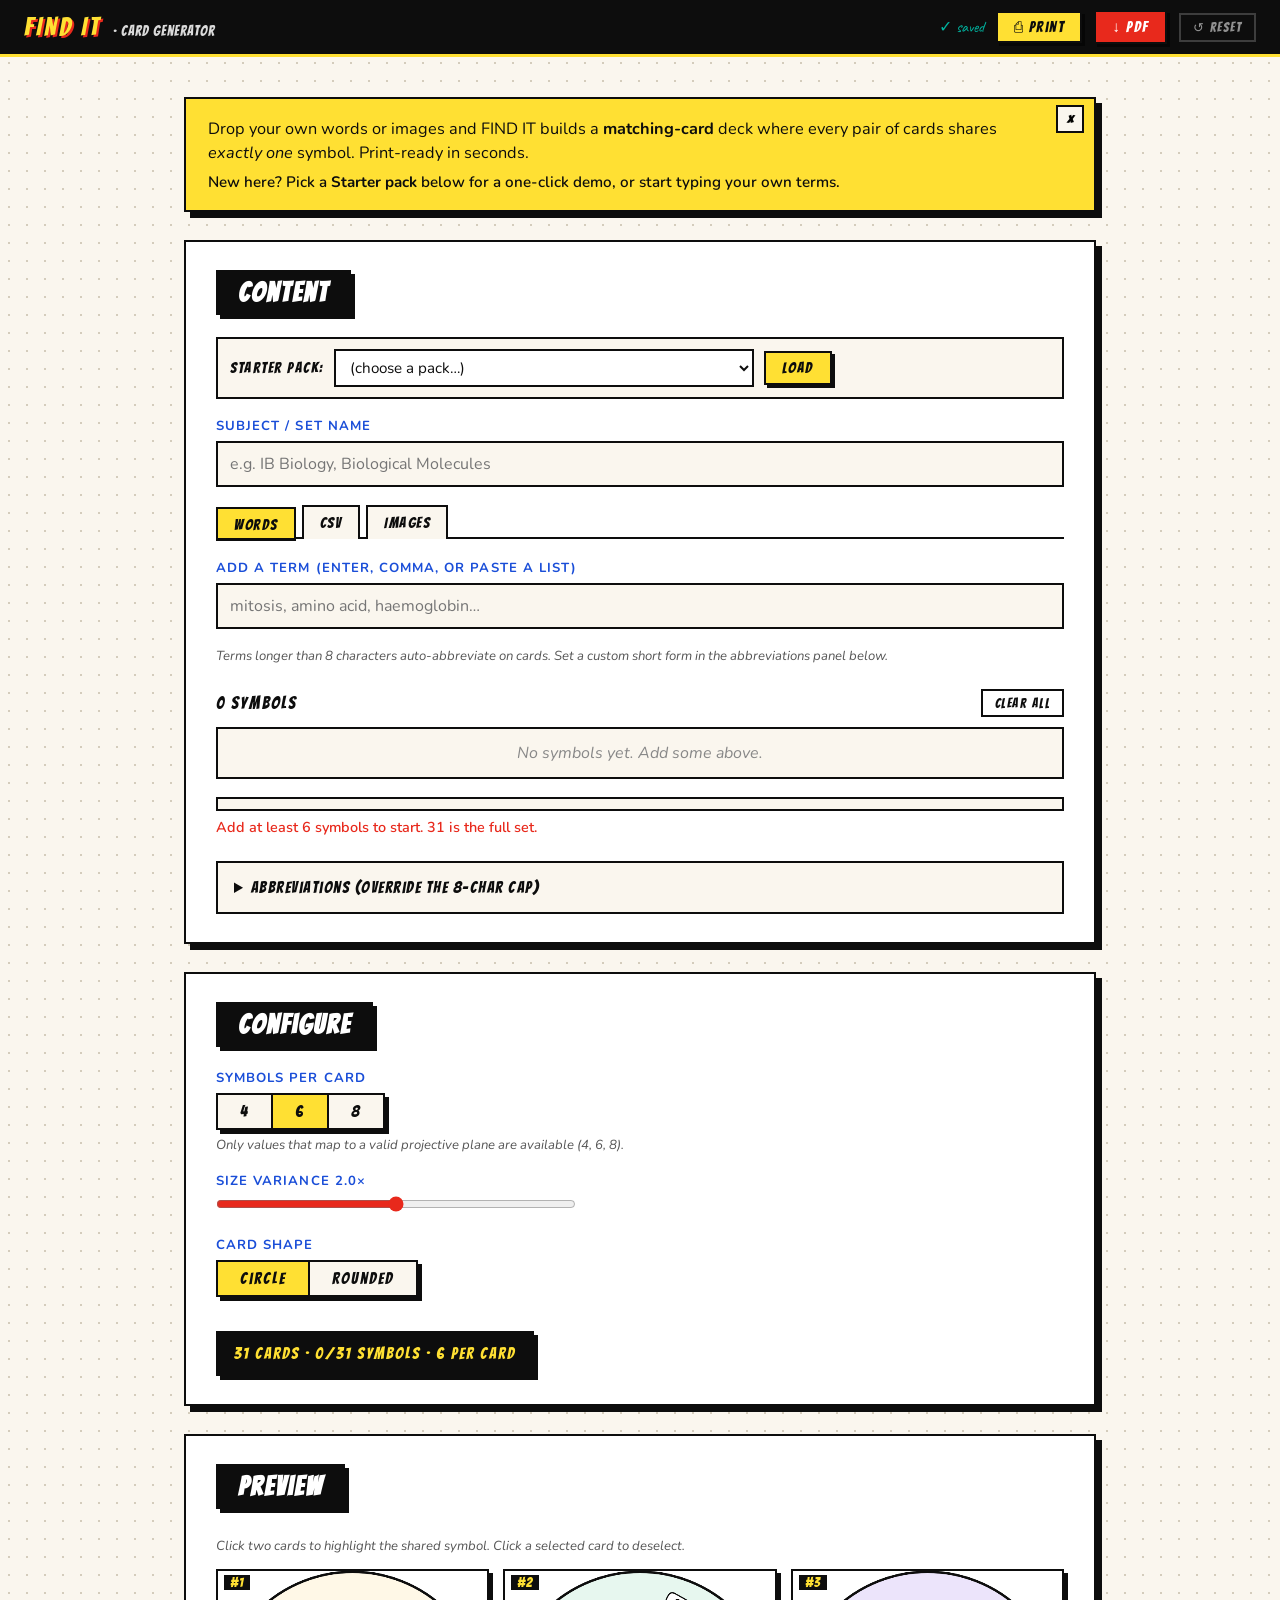
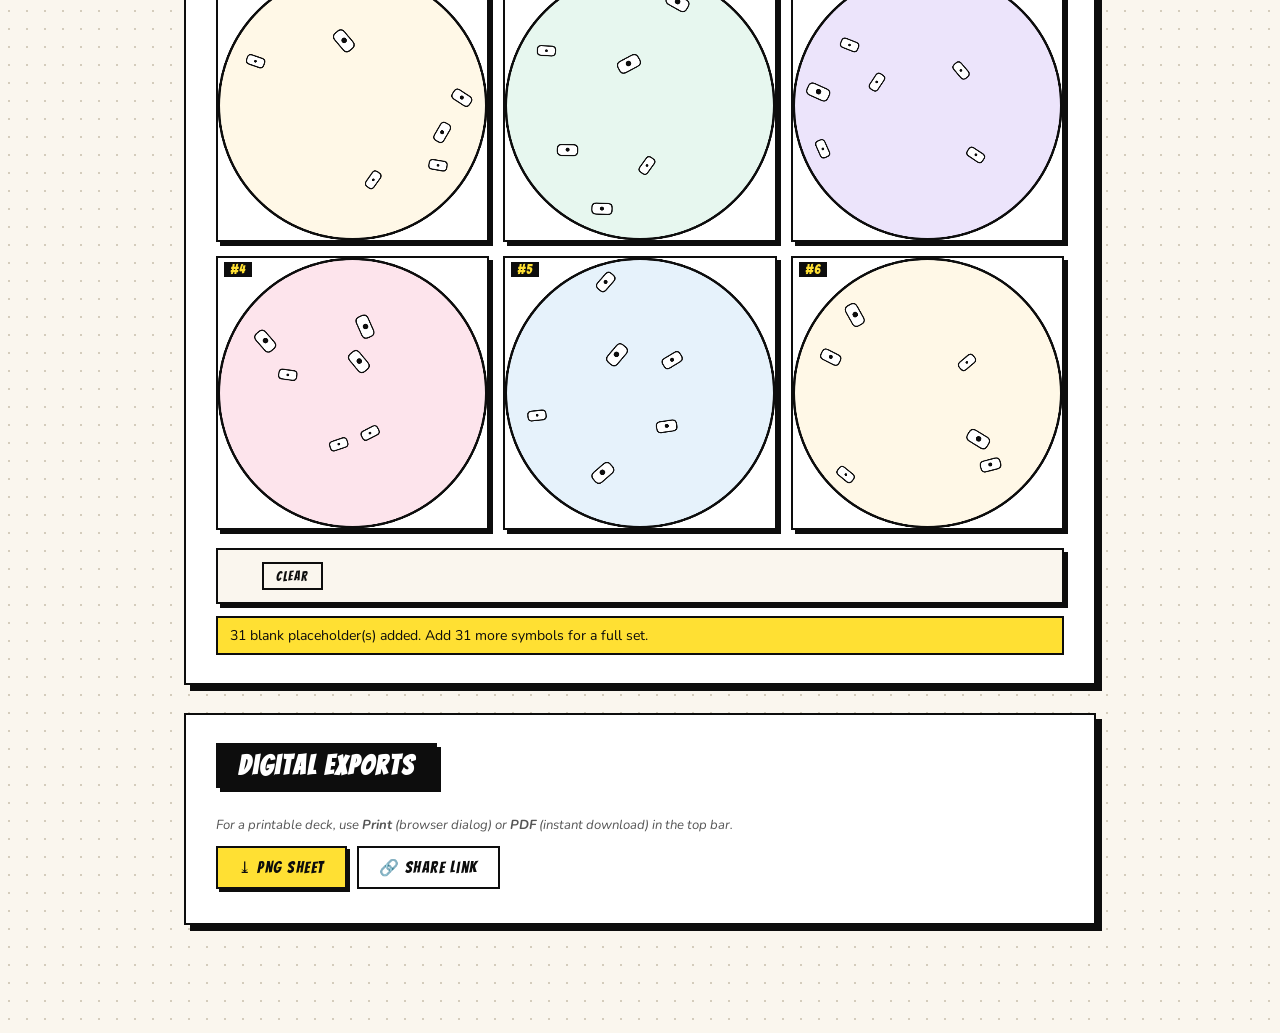
==== index.html @ 7b6129e2 "Split toolbar into Print + PDF; PDF now does instant download - index.html: toolbar now has 'Print' " ====
<!DOCTYPE html>
<html lang="en">
<head>
  <meta charset="UTF-8">
  <meta name="viewport" content="width=device-width, initial-scale=1.0">
  <title>FIND IT</title>
  <link rel="icon" type="image/svg+xml" href="assets/icon.svg">
  <link rel="preconnect" href="https://fonts.googleapis.com">
  <link href="https://fonts.googleapis.com/css2?family=Bangers&family=Nunito:wght@400;600;700;800&family=Caveat:wght@500;600;700&display=swap" rel="stylesheet">
  <link rel="stylesheet" href="style.css">
</head>
<body>
  <div class="toolbar">
    <div class="toolbar-logo">FIND IT <span>· card generator</span></div>
    <div class="toolbar-actions">
      <span class="save-status saved" id="saveStatus">&#10003; saved</span>
      <button class="btn btn-print" id="toolbarPrintBtn" type="button">&#9113; Print</button>
      <button class="btn btn-pdf" id="toolbarPdfBtn" type="button">&#8595; PDF</button>
      <button class="btn btn-ghost" id="resetBtn" type="button">&#8634; reset</button>
    </div>
  </div>

  <main class="container">
    <!-- Intro strip (dismissable) -->
    <section class="intro" id="intro">
      <div class="intro-content">
        <p class="intro-lead">
          Drop your own words or images and FIND IT builds a <b>matching-card</b> deck where every pair of cards shares <em>exactly one</em> symbol. Print-ready in seconds.
        </p>
        <p class="intro-nudge">
          New here? Pick a <b>Starter pack</b> below for a one-click demo, or start typing your own terms.
        </p>
      </div>
      <button class="intro-close" id="introClose" type="button" aria-label="dismiss intro">&times;</button>
    </section>

    <!-- Screen 1: Content Editor -->
    <section class="panel" id="screen-editor">
      <h2>Content</h2>

      <div class="pack-row">
        <span class="pack-label">Starter pack:</span>
        <select id="packSelect">
          <option value="">(choose a pack…)</option>
        </select>
        <button class="btn btn-primary" id="loadPackBtn" type="button">Load</button>
      </div>

      <label class="field">
        <span class="field-label">Subject / set name</span>
        <input id="setName" type="text" placeholder="e.g. IB Biology, Biological Molecules">
      </label>

      <div class="input-tabs" role="tablist">
        <button class="tab active" data-tab="words" type="button">Words</button>
        <button class="tab" data-tab="csv" type="button">CSV</button>
        <button class="tab" data-tab="images" type="button">Images</button>
      </div>

      <div class="tab-panel" data-panel="words">
        <label class="field">
          <span class="field-label">Add a term (Enter, comma, or paste a list)</span>
          <input id="wordInput" type="text" autocomplete="off" placeholder="mitosis, amino acid, haemoglobin…">
        </label>
        <p class="hint">Terms longer than 8 characters auto-abbreviate on cards. Set a custom short form in the abbreviations panel below.</p>
      </div>

      <div class="tab-panel" data-panel="csv" hidden>
        <label class="field">
          <span class="field-label">Paste CSV (one term per line, optional abbreviation after a comma)</span>
          <textarea id="csvInput" rows="6" placeholder="mitosis&#10;amino acid, aa&#10;haemoglobin, Hb"></textarea>
        </label>
        <div class="row">
          <button class="btn btn-primary" id="csvImportBtn" type="button">Import CSV</button>
          <label class="btn btn-ghost" for="csvFile">… or upload .csv</label>
          <input id="csvFile" type="file" accept=".csv,text/csv,text/plain" hidden>
        </div>
      </div>

      <div class="tab-panel" data-panel="images" hidden>
        <div class="dropzone" id="imageDrop" tabindex="0">
          <p><b>Drop images here</b>, or <label for="imageFile" class="link">browse…</label></p>
          <input id="imageFile" type="file" accept="image/*" multiple hidden>
          <p class="hint">Stored locally as base64. Many images can fill your browser's storage fast.</p>
        </div>
      </div>

      <div class="chipgrid-wrap">
        <div class="chipgrid-head">
          <span id="symbolsCount" class="chipgrid-count">0 symbols</span>
          <button class="btn btn-ghost" id="clearSymbolsBtn" type="button">clear all</button>
        </div>
        <div class="chipgrid" id="chipgrid" aria-live="polite"></div>
      </div>

      <div class="counter" id="counter">
        <div class="counter-bar"><div class="counter-fill" id="counterFill"></div></div>
        <div class="counter-text" id="counterText"></div>
      </div>

      <details class="abbr-panel">
        <summary>Abbreviations (override the 8-char cap)</summary>
        <div class="abbr-form">
          <input id="abbrTerm" type="text" placeholder="full term (e.g. amino acid)">
          <input id="abbrShort" type="text" placeholder="short (e.g. aa)" maxlength="8">
          <button class="btn btn-primary" id="abbrAddBtn" type="button">save</button>
        </div>
        <ul class="abbr-list" id="abbrList"></ul>
      </details>
    </section>

    <!-- Screen 2: Configure -->
    <section class="panel" id="screen-configure">
      <h2>Configure</h2>

      <div class="field">
        <span class="field-label">Symbols per card</span>
        <div class="segmented" role="radiogroup" aria-label="symbols per card">
          <button class="seg" data-spc="4" role="radio" type="button">4</button>
          <button class="seg" data-spc="6" role="radio" type="button">6</button>
          <button class="seg" data-spc="8" role="radio" type="button">8</button>
        </div>
        <p class="hint">Only values that map to a valid projective plane are available (4, 6, 8).</p>
      </div>

      <div class="field">
        <span class="field-label">Size variance <span id="varianceLabel">2.0&times;</span></span>
        <input id="varianceSlider" type="range" min="1" max="3" step="0.1" value="2">
      </div>

      <div class="field">
        <span class="field-label">Card shape</span>
        <div class="segmented" role="radiogroup" aria-label="card shape">
          <button class="seg" data-shape="circle" role="radio" type="button">circle</button>
          <button class="seg" data-shape="rounded" role="radio" type="button">rounded</button>
        </div>
      </div>

      <div class="stats" id="stats"></div>
    </section>

    <!-- Screen 3: Preview -->
    <section class="panel" id="screen-preview">
      <h2>Preview</h2>
      <p class="hint">Click two cards to highlight the shared symbol. Click a selected card to deselect.</p>

      <div class="preview-grid" id="previewGrid"></div>

      <div class="match-bar" id="matchBar" hidden>
        <span id="matchBadge"></span>
        <span id="matchText"></span>
        <button class="btn btn-ghost" id="clearMatchBtn" type="button">clear</button>
      </div>

      <div class="drops-bar" id="dropsBar" hidden></div>
    </section>

    <!-- Screen 4: Export (digital only; Print/PDF lives in the toolbar) -->
    <section class="panel" id="screen-export">
      <h2>Digital exports</h2>
      <p class="hint">For a printable deck, use <b>Print</b> (browser dialog) or <b>PDF</b> (instant download) in the top bar.</p>

      <div class="row export-actions">
        <button class="btn btn-primary" id="pngBtn" type="button">&#10515; PNG sheet</button>
        <button class="btn btn-ghost" id="shareBtn" type="button">&#128279; Share link</button>
      </div>
      <p class="hint" id="exportStatus"></p>
    </section>
  </main>

  <div class="toast-stack" id="toastStack" aria-live="polite"></div>

  <script src="js/projective.js"></script>
  <script src="js/content.js"></script>
  <script src="js/layout.js"></script>
  <script src="js/renderer.js"></script>
  <script src="js/deck.js"></script>
  <script src="js/exporter.js"></script>
  <script src="js/packs.js"></script>
  <script src="js/app.js"></script>
</body>
</html>
---- style.css ----
/* FIND IT: global styles + print stylesheet.
   Palette reused from docs/find_it.html for visual consistency. */

:root {
  --ink: #0d0d0d;
  --paper: #faf6ee;
  --yellow: #ffe033;
  --red: #e8291c;
  --blue: #1a4ed8;
  --teal: #00b4a0;
  --green: #1a8c4e;
  --shadow: 4px 4px 0px var(--ink);
  --shadow-lg: 6px 6px 0px var(--ink);
  --border: 2.5px solid var(--ink);
}

*,
*::before,
*::after {
  box-sizing: border-box;
  margin: 0;
  padding: 0;
}

body {
  font-family: 'Nunito', sans-serif;
  background: var(--paper);
  color: var(--ink);
  min-height: 100vh;
  background-image: radial-gradient(circle, #d4ccbc 1px, transparent 1px);
  background-size: 18px 18px;
}

/* ── Toolbar ── */
.toolbar {
  position: sticky;
  top: 0;
  z-index: 100;
  background: var(--ink);
  padding: 10px 24px;
  display: flex;
  align-items: center;
  justify-content: space-between;
  border-bottom: 3px solid var(--yellow);
}

.toolbar-logo {
  font-family: 'Bangers', cursive;
  font-size: 1.6rem;
  color: var(--yellow);
  letter-spacing: 3px;
  text-shadow: 2px 2px 0 var(--red);
}

.toolbar-logo span {
  color: rgba(255, 255, 255, 0.85);
  font-size: 0.9rem;
  letter-spacing: 1px;
  text-shadow: none;
  margin-left: 4px;
}

.toolbar-actions { display: flex; gap: 12px; align-items: center; }

.save-status {
  font-family: 'Caveat', cursive;
  font-size: 1rem;
  color: rgba(255, 255, 255, 0.4);
}
.save-status.saved { color: var(--teal); }
.save-status.saving { color: var(--yellow); }

/* ── Buttons ── */
.btn {
  font-family: 'Bangers', cursive;
  letter-spacing: 1.5px;
  font-size: 0.95rem;
  padding: 7px 16px;
  border: 2.5px solid transparent;
  cursor: pointer;
  background: transparent;
  transition: transform 0.08s, box-shadow 0.08s;
}
.btn:active { transform: translate(3px, 3px); box-shadow: none !important; }

.btn-primary {
  background: var(--yellow);
  color: var(--ink);
  border-color: var(--ink);
  box-shadow: 3px 3px 0 var(--ink);
}
.btn-primary:hover {
  box-shadow: 4px 4px 0 var(--ink);
  transform: translate(-1px, -1px);
}

.btn-ghost {
  color: rgba(255, 255, 255, 0.55);
  border-color: rgba(255, 255, 255, 0.2);
  font-size: 0.82rem;
  padding: 5px 12px;
}
.btn-ghost:hover { color: white; border-color: white; }

.btn-pdf {
  background: var(--red);
  color: white;
  border-color: var(--ink);
  box-shadow: 3px 3px 0 rgba(0, 0, 0, 0.5);
  font-size: 0.95rem;
  padding: 6px 16px;
}
.btn-pdf:hover {
  box-shadow: 4px 4px 0 rgba(0, 0, 0, 0.5);
  transform: translate(-1px, -1px);
}
.btn-pdf[disabled] { opacity: 0.6; cursor: progress; }

.btn-print {
  background: var(--yellow);
  color: var(--ink);
  border-color: var(--ink);
  box-shadow: 3px 3px 0 rgba(0, 0, 0, 0.5);
  font-size: 0.95rem;
  padding: 6px 16px;
}
.btn-print:hover {
  box-shadow: 4px 4px 0 rgba(0, 0, 0, 0.5);
  transform: translate(-1px, -1px);
}
.btn-print[disabled] { opacity: 0.6; cursor: progress; }

.panel .btn-ghost {
  color: var(--ink);
  border-color: var(--ink);
}
.panel .btn-ghost:hover { background: var(--yellow); }

/* ── Intro strip ── */
.intro {
  background: var(--yellow);
  border: var(--border);
  box-shadow: var(--shadow-lg);
  padding: 18px 48px 18px 22px;
  margin-bottom: 28px;
  position: relative;
  display: flex;
  gap: 16px;
  align-items: flex-start;
}
.intro[hidden] { display: none; }
.intro-content { flex: 1; }
.intro-lead {
  font-size: 1.02rem;
  line-height: 1.5;
  margin-bottom: 6px;
}
.intro-nudge {
  font-size: 0.95rem;
  font-weight: 600;
  color: var(--ink);
}
.intro-close {
  position: absolute;
  top: 6px;
  right: 10px;
  border: 2px solid var(--ink);
  background: var(--paper);
  width: 28px;
  height: 28px;
  font-family: 'Bangers', cursive;
  font-size: 1.1rem;
  line-height: 1;
  cursor: pointer;
}
.intro-close:hover { background: var(--red); color: white; }

/* ── Layout ── */
.container {
  max-width: 960px;
  margin: 0 auto;
  padding: 40px 24px 80px;
}

.panel {
  background: white;
  border: var(--border);
  box-shadow: var(--shadow-lg);
  padding: 28px 30px;
  margin-bottom: 28px;
  position: relative;
}

.panel h2 {
  font-family: 'Bangers', cursive;
  font-size: 1.7rem;
  letter-spacing: 2px;
  color: white;
  background: var(--ink);
  padding: 6px 20px;
  border: var(--border);
  box-shadow: var(--shadow);
  display: inline-block;
  margin-bottom: 22px;
}

/* ── Pack loader ── */
.pack-row {
  display: flex;
  align-items: center;
  gap: 10px;
  flex-wrap: wrap;
  padding: 10px 12px;
  background: var(--paper);
  border: 2px solid var(--ink);
  margin-bottom: 18px;
}
.pack-label {
  font-family: 'Bangers', cursive;
  letter-spacing: 1.5px;
  font-size: 0.95rem;
}
.pack-row select {
  font: inherit;
  font-size: 0.95rem;
  padding: 6px 10px;
  border: var(--border);
  background: white;
  color: var(--ink);
  min-width: 220px;
}

/* ── Form fields ── */
.field { display: block; margin-bottom: 18px; }
.field-label {
  display: block;
  font-weight: 700;
  font-size: 0.82rem;
  letter-spacing: 0.08em;
  text-transform: uppercase;
  color: var(--blue);
  margin-bottom: 6px;
}
.field input[type="text"],
.field textarea,
.abbr-form input {
  width: 100%;
  font: inherit;
  font-size: 1rem;
  padding: 10px 12px;
  border: var(--border);
  background: var(--paper);
  color: var(--ink);
  outline: none;
}
.field input[type="text"]:focus,
.field textarea:focus,
.abbr-form input:focus {
  background: white;
  box-shadow: 3px 3px 0 var(--ink);
}
.field textarea {
  resize: vertical;
  font-family: 'Courier New', monospace;
  font-size: 0.92rem;
}

.hint {
  font-size: 0.82rem;
  color: #555;
  margin-top: 6px;
  font-style: italic;
}

.row { display: flex; gap: 10px; align-items: center; margin-top: 12px; flex-wrap: wrap; }

.export-actions .btn { font-size: 1rem; padding: 10px 20px; }

/* ── Input tabs ── */
.input-tabs {
  display: flex;
  gap: 6px;
  margin-bottom: 16px;
  border-bottom: 2px solid var(--ink);
}
.tab {
  font-family: 'Bangers', cursive;
  letter-spacing: 1.5px;
  font-size: 0.95rem;
  padding: 8px 16px;
  border: 2px solid var(--ink);
  border-bottom: none;
  background: var(--paper);
  color: var(--ink);
  cursor: pointer;
  margin-bottom: -2px;
}
.tab.active {
  background: var(--yellow);
  transform: translateY(2px);
  box-shadow: inset 0 -3px 0 var(--ink);
}

.tab-panel { padding-top: 4px; }

/* ── Dropzone ── */
.dropzone {
  border: 3px dashed var(--ink);
  background: var(--paper);
  padding: 28px 20px;
  text-align: center;
  cursor: pointer;
  transition: background 0.1s;
}
.dropzone.over { background: var(--yellow); }
.dropzone p { margin: 4px 0; font-size: 0.95rem; }
.link { text-decoration: underline; cursor: pointer; font-weight: 700; }

/* ── Chip grid ── */
.chipgrid-wrap { margin-top: 24px; }
.chipgrid-head {
  display: flex;
  align-items: center;
  justify-content: space-between;
  margin-bottom: 10px;
}
.chipgrid-count {
  font-family: 'Bangers', cursive;
  font-size: 1.05rem;
  letter-spacing: 2px;
}
.chipgrid {
  display: flex;
  flex-wrap: wrap;
  gap: 8px;
  min-height: 52px;
  padding: 10px;
  background: var(--paper);
  border: 2px solid var(--ink);
}
.chipgrid:empty::before {
  content: 'No symbols yet. Add some above.';
  color: #888;
  font-style: italic;
  align-self: center;
  margin: auto;
}

.chip {
  display: inline-flex;
  align-items: center;
  gap: 6px;
  background: white;
  border: 2px solid var(--ink);
  padding: 4px 6px 4px 10px;
  font-size: 0.92rem;
  box-shadow: 2px 2px 0 var(--ink);
  max-width: 100%;
}
.chip.image { padding-left: 4px; }
.chip img {
  width: 24px; height: 24px; object-fit: cover;
  border: 1px solid var(--ink);
}
.chip .chip-value {
  white-space: nowrap;
  overflow: hidden;
  text-overflow: ellipsis;
  max-width: 180px;
  font-variant-numeric: tabular-nums;
}
.chip .chip-value sub,
.chip .chip-value sup,
.chip .chip-display sub,
.chip .chip-display sup {
  font-size: 0.72em;
  line-height: 1;
}
.chip .chip-value sub, .chip .chip-display sub { vertical-align: -0.25em; }
.chip .chip-value sup, .chip .chip-display sup { vertical-align: 0.45em; }
.chip .chip-display {
  color: var(--red);
  font-size: 0.75rem;
  font-weight: 700;
  margin-left: 2px;
}
.chip button {
  border: none;
  background: transparent;
  cursor: pointer;
  font-size: 1rem;
  line-height: 1;
  color: var(--ink);
  padding: 0 4px;
}
.chip button:hover { color: var(--red); }

/* ── Counter ── */
.counter { margin-top: 18px; }
.counter-bar {
  position: relative;
  height: 14px;
  background: var(--paper);
  border: 2px solid var(--ink);
  overflow: hidden;
}
.counter-fill {
  height: 100%;
  width: 0%;
  background: var(--teal);
  transition: width 0.2s;
}
.counter-fill.full { background: var(--green); }
.counter-fill.short { background: var(--red); }
.counter-text {
  margin-top: 6px;
  font-size: 0.9rem;
  font-weight: 600;
}
.counter-text.warn { color: var(--red); }
.counter-text.ok { color: var(--green); }

/* ── Abbreviation panel ── */
.abbr-panel {
  margin-top: 24px;
  border: 2px solid var(--ink);
  background: var(--paper);
  padding: 12px 16px;
}
.abbr-panel summary {
  cursor: pointer;
  font-family: 'Bangers', cursive;
  letter-spacing: 1.5px;
  font-size: 1rem;
  padding: 4px 0;
}
.abbr-form {
  display: grid;
  grid-template-columns: 2fr 1fr auto;
  gap: 8px;
  margin-top: 10px;
}
.abbr-list { list-style: none; padding: 0; margin-top: 10px; }
.abbr-list li {
  display: flex;
  justify-content: space-between;
  align-items: center;
  padding: 6px 0;
  border-bottom: 1px dashed var(--ink);
  font-size: 0.9rem;
}
.abbr-list li:last-child { border-bottom: none; }
.abbr-list .abbr-short {
  background: var(--yellow);
  padding: 0 6px;
  font-weight: 800;
  margin-right: 8px;
}

/* ── Segmented controls ── */
.segmented {
  display: inline-flex;
  gap: 0;
  border: var(--border);
  box-shadow: var(--shadow);
}
.seg {
  font-family: 'Bangers', cursive;
  letter-spacing: 2px;
  font-size: 1rem;
  padding: 8px 22px;
  background: var(--paper);
  color: var(--ink);
  border: none;
  border-right: 2px solid var(--ink);
  cursor: pointer;
}
.seg:last-child { border-right: none; }
.seg.active { background: var(--yellow); }
.seg[disabled] { color: #999; cursor: not-allowed; }

input[type="range"] {
  width: 100%;
  max-width: 360px;
  accent-color: var(--red);
}

/* ── Stats ── */
.stats {
  margin-top: 16px;
  padding: 12px 16px;
  background: var(--ink);
  color: var(--yellow);
  font-family: 'Bangers', cursive;
  letter-spacing: 2px;
  font-size: 1rem;
  border: var(--border);
  box-shadow: var(--shadow);
  display: inline-block;
}

/* ── Preview grid ── */
.preview-grid {
  display: grid;
  grid-template-columns: repeat(3, 1fr);
  gap: 14px;
  margin-top: 14px;
}
.preview-card {
  position: relative;
  border: var(--border);
  box-shadow: var(--shadow);
  background: white;
  cursor: pointer;
  aspect-ratio: 1;
  overflow: hidden;
  transition: transform 0.08s;
}
.preview-card:hover { transform: translate(-1px, -1px); box-shadow: 5px 5px 0 var(--ink); }
.preview-card.selected {
  outline: 4px solid var(--red);
  outline-offset: -4px;
}
.preview-card canvas {
  width: 100% !important;
  height: 100% !important;
  display: block;
}
.preview-card .card-index {
  position: absolute;
  top: 4px;
  left: 6px;
  font-family: 'Bangers', cursive;
  font-size: 0.8rem;
  background: var(--ink);
  color: var(--yellow);
  padding: 1px 6px;
  letter-spacing: 1px;
}

.match-bar {
  margin-top: 18px;
  padding: 12px 16px;
  display: flex;
  gap: 14px;
  align-items: center;
  border: var(--border);
  background: var(--paper);
  box-shadow: var(--shadow);
}
.match-badge {
  font-family: 'Bangers', cursive;
  letter-spacing: 2px;
  padding: 4px 12px;
  border: var(--border);
}
.match-badge.ok { background: var(--green); color: white; }
.match-badge.bad { background: var(--red); color: white; }

/* ── Branded confirm modal ── */
.modal-backdrop {
  position: fixed;
  inset: 0;
  background: rgba(13, 13, 13, 0.6);
  display: flex;
  align-items: center;
  justify-content: center;
  padding: 20px;
  z-index: 300;
  animation: fade-in 0.12s ease-out;
}
@keyframes fade-in {
  from { opacity: 0; }
  to { opacity: 1; }
}

.modal {
  background: var(--paper);
  border: var(--border);
  box-shadow: var(--shadow-lg);
  max-width: 440px;
  width: 100%;
  padding: 22px 24px 18px;
  position: relative;
  animation: modal-in 0.15s ease-out;
}
@keyframes modal-in {
  from { transform: translateY(8px); opacity: 0; }
  to   { transform: translateY(0);    opacity: 1; }
}
.modal::before {
  content: attr(data-tag);
  position: absolute;
  top: -14px;
  left: 14px;
  background: var(--ink);
  color: var(--yellow);
  font-family: 'Bangers', cursive;
  letter-spacing: 2px;
  font-size: 0.78rem;
  padding: 3px 12px;
  border: 2px solid var(--ink);
}
.modal.danger::before { background: var(--red); color: white; }

.modal h3 {
  font-family: 'Bangers', cursive;
  letter-spacing: 2px;
  font-size: 1.4rem;
  margin-bottom: 8px;
  color: var(--ink);
}
.modal p {
  font-size: 0.98rem;
  line-height: 1.5;
  margin-bottom: 18px;
  color: var(--ink);
}
.modal p b { background: var(--yellow); padding: 0 4px; }

.modal-actions {
  display: flex;
  justify-content: flex-end;
  gap: 10px;
}
.modal-actions .btn { font-size: 1rem; padding: 8px 18px; }
.modal .btn-danger {
  background: var(--red);
  color: white;
  border-color: var(--ink);
  box-shadow: 3px 3px 0 var(--ink);
  font-family: 'Bangers', cursive;
  letter-spacing: 1.5px;
}
.modal .btn-danger:hover {
  box-shadow: 4px 4px 0 var(--ink);
  transform: translate(-1px, -1px);
}

/* ── Toast ── */
.toast-stack {
  position: fixed;
  bottom: 24px;
  right: 24px;
  display: flex;
  flex-direction: column;
  gap: 10px;
  z-index: 200;
  max-width: min(420px, calc(100vw - 48px));
}
.toast {
  background: white;
  color: var(--ink);
  border: var(--border);
  box-shadow: var(--shadow-lg);
  padding: 10px 14px;
  font-size: 0.92rem;
  line-height: 1.4;
  animation: toast-in 0.15s ease-out;
}
.toast.warn { background: var(--yellow); }
.toast.err { background: var(--red); color: white; }
.toast .toast-close {
  float: right;
  margin-left: 10px;
  border: none;
  background: transparent;
  color: inherit;
  cursor: pointer;
  font-weight: 800;
}
@keyframes toast-in {
  from { transform: translateX(12px); opacity: 0; }
  to { transform: translateX(0); opacity: 1; }
}

/* Dropped-symbol badge on preview. */
.drops-bar {
  margin-top: 12px;
  padding: 8px 12px;
  background: var(--yellow);
  border: 2px solid var(--ink);
  font-size: 0.88rem;
}

/* ── Print container (hidden by default, revealed only on print) ── */
#findit-print-container { display: none; }

/* ── Print ── */
@media print {
  *, *::before, *::after {
    -webkit-print-color-adjust: exact !important;
    print-color-adjust: exact !important;
  }
  body { background: white !important; background-image: none !important; }
  .toolbar, .container { display: none !important; }

  #findit-print-container { display: block; }

  .print-page {
    page-break-after: always;
    break-after: page;
  }
  .print-page:last-child { page-break-after: auto; }

  .print-grid {
    display: grid;
    grid-template-columns: repeat(3, 55mm);
    grid-auto-rows: 55mm;
    gap: 5mm;
    padding: 15mm 12mm;
    justify-content: center;
  }

  .print-card-wrap {
    width: 55mm;
    height: 55mm;
    page-break-inside: avoid;
    break-inside: avoid;
    position: relative;
  }
  .print-card-wrap img {
    width: 100%;
    height: 100%;
    display: block;
  }

  /* Subtle cut guides: corner marks on each card. */
  .print-card-wrap::before,
  .print-card-wrap::after {
    content: '';
    position: absolute;
    width: 3mm;
    height: 3mm;
    border-color: #bbb;
    border-style: solid;
    border-width: 0;
  }
  .print-card-wrap::before {
    top: -1mm; left: -1mm;
    border-top-width: 0.3mm;
    border-left-width: 0.3mm;
  }
  .print-card-wrap::after {
    bottom: -1mm; right: -1mm;
    border-bottom-width: 0.3mm;
    border-right-width: 0.3mm;
  }

  @page { size: A4 portrait; margin: 0; }
}
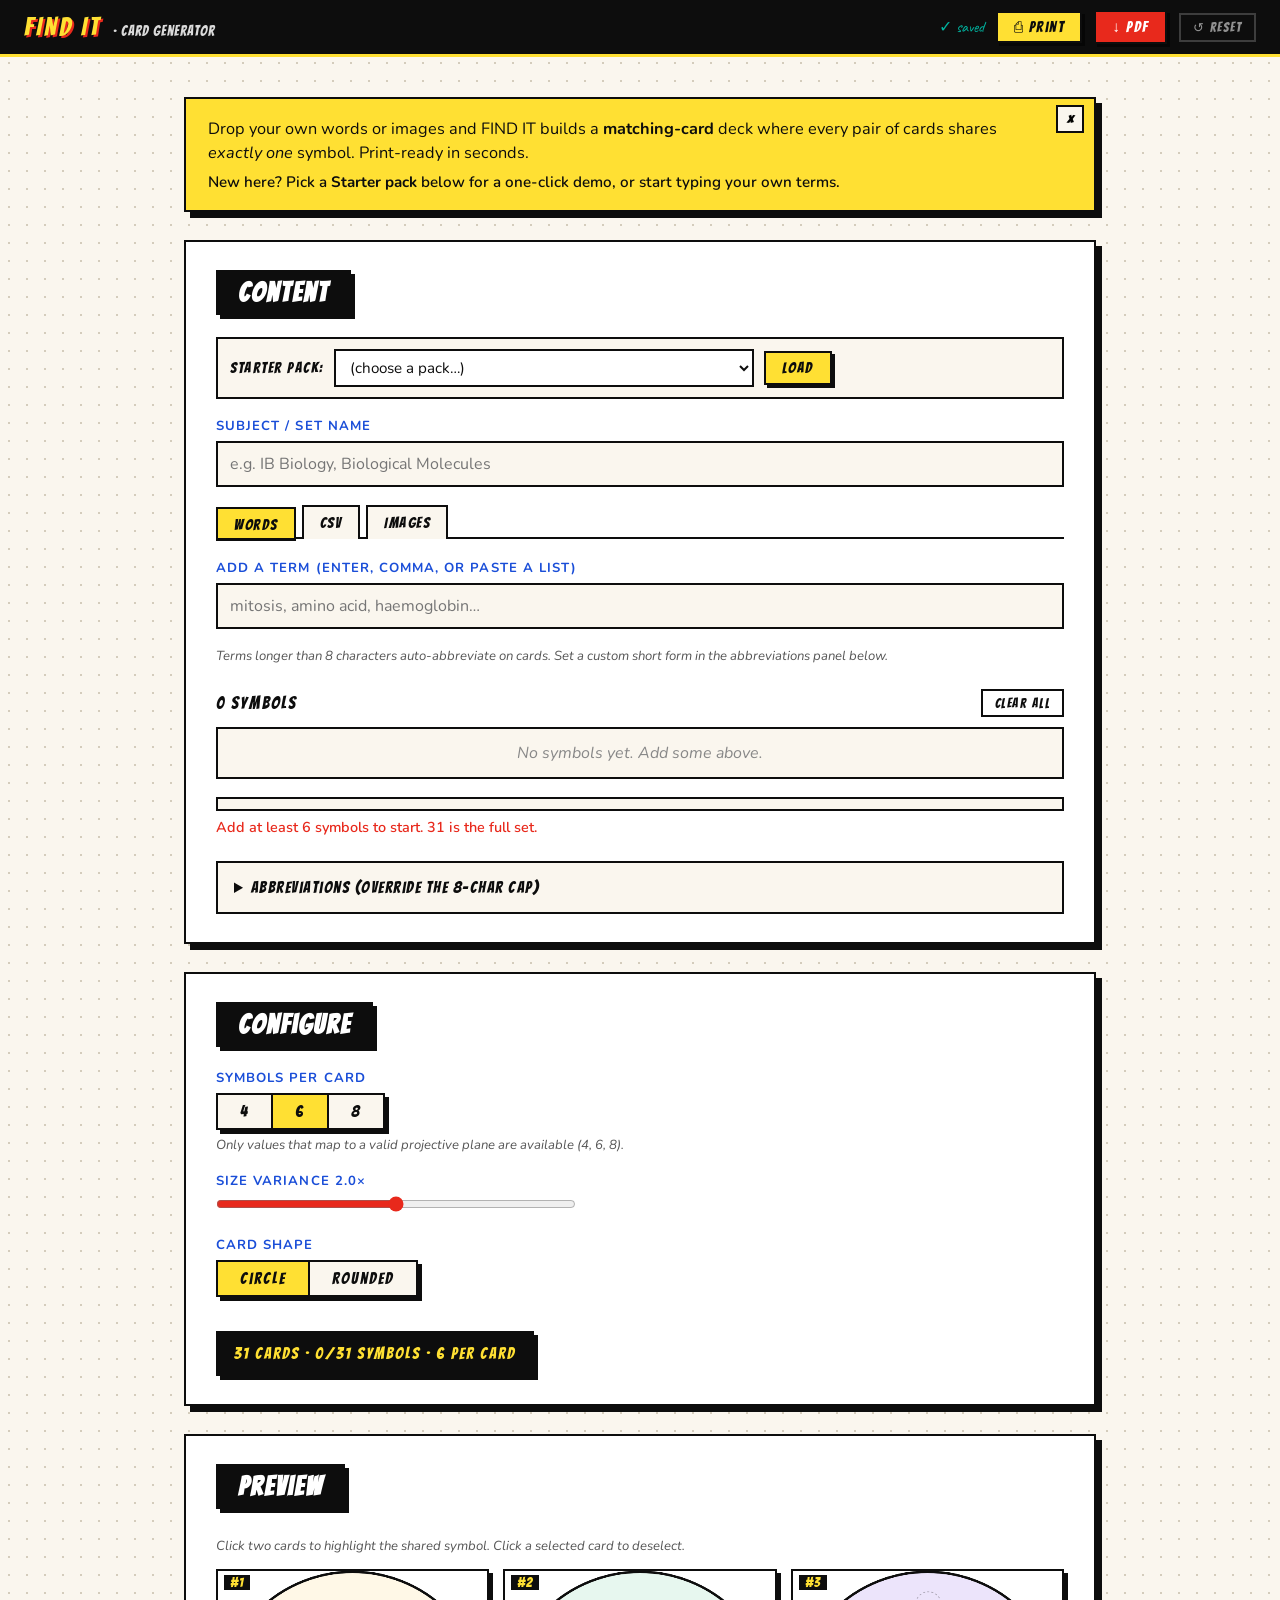
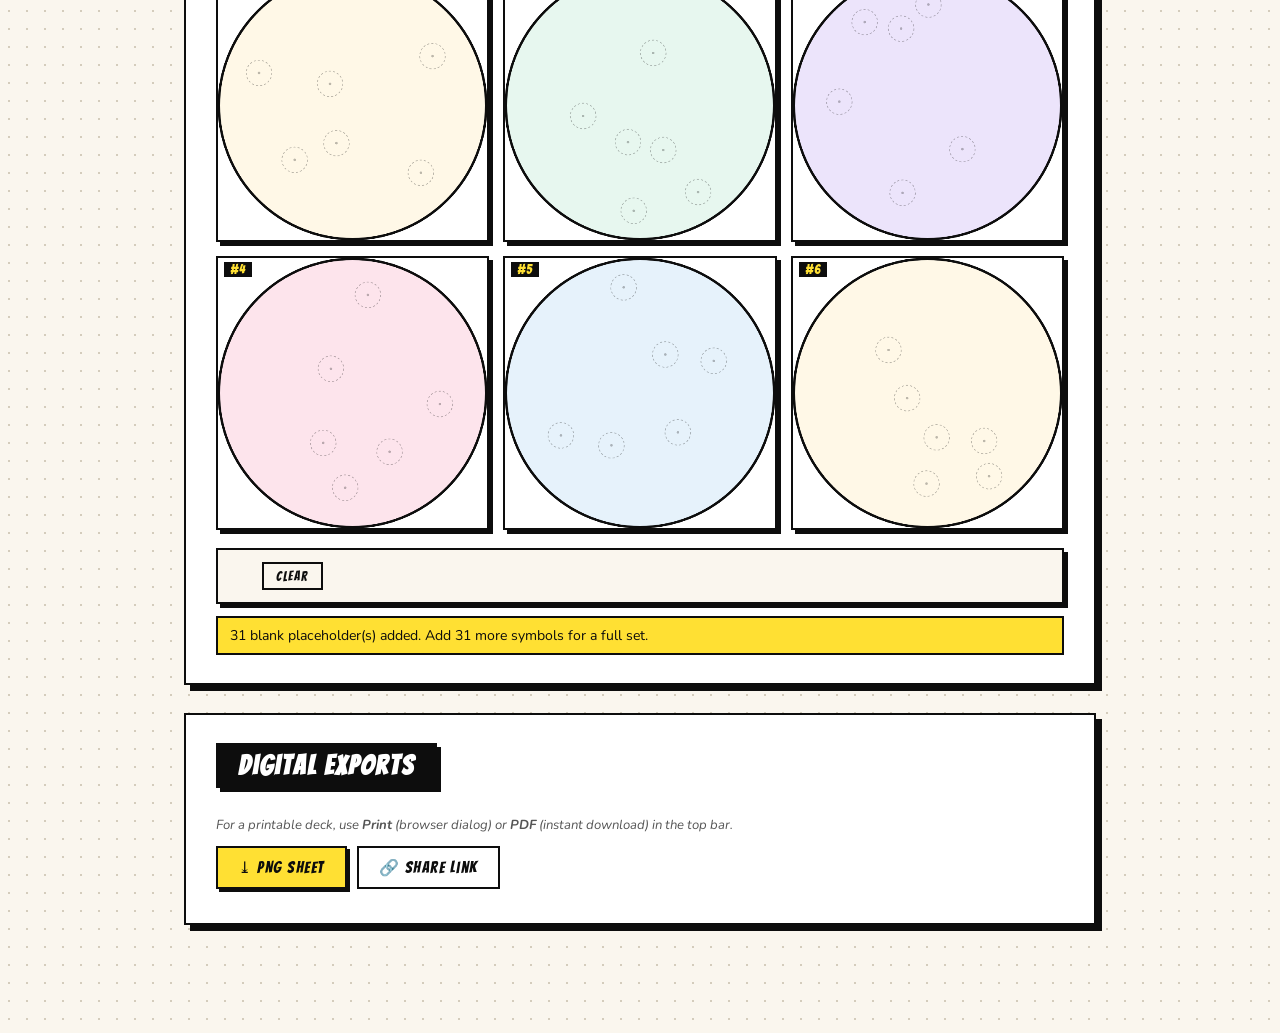
==== commit 82d8a02a: "Placeholder warning on the Configure stats When the current pack has fewer symbols than the chosen n" ====
--- a/index.html
+++ b/index.html
@@ -137,6 +137,8 @@
       </div>
 
       <div class="stats" id="stats"></div>
+
+      <div class="blank-warning" id="blankWarning" role="alert" hidden></div>
     </section>
 
     <!-- Screen 3: Preview -->
--- a/style.css
+++ b/style.css
@@ -498,6 +498,36 @@
   box-shadow: var(--shadow);
   display: inline-block;
 }
+
+/* ── Placeholder warning (Configure panel) ── */
+.blank-warning {
+  margin-top: 14px;
+  padding: 10px 14px 10px 10px;
+  background: #fff0d6;
+  border: 2px solid var(--red);
+  box-shadow: 3px 3px 0 var(--ink);
+  display: flex;
+  align-items: flex-start;
+  gap: 10px;
+  font-size: 0.92rem;
+  line-height: 1.45;
+  color: var(--ink);
+}
+.blank-warning[hidden] { display: none; }
+.blank-warning .warn-icon {
+  flex: 0 0 28px;
+  height: 28px;
+  width: 28px;
+  background: var(--red);
+  color: white;
+  font-size: 1.05rem;
+  font-weight: 800;
+  display: inline-flex;
+  align-items: center;
+  justify-content: center;
+  border: 2px solid var(--ink);
+}
+.blank-warning b { background: var(--yellow); padding: 0 4px; }
 
 /* ── Preview grid ── */
 .preview-grid {
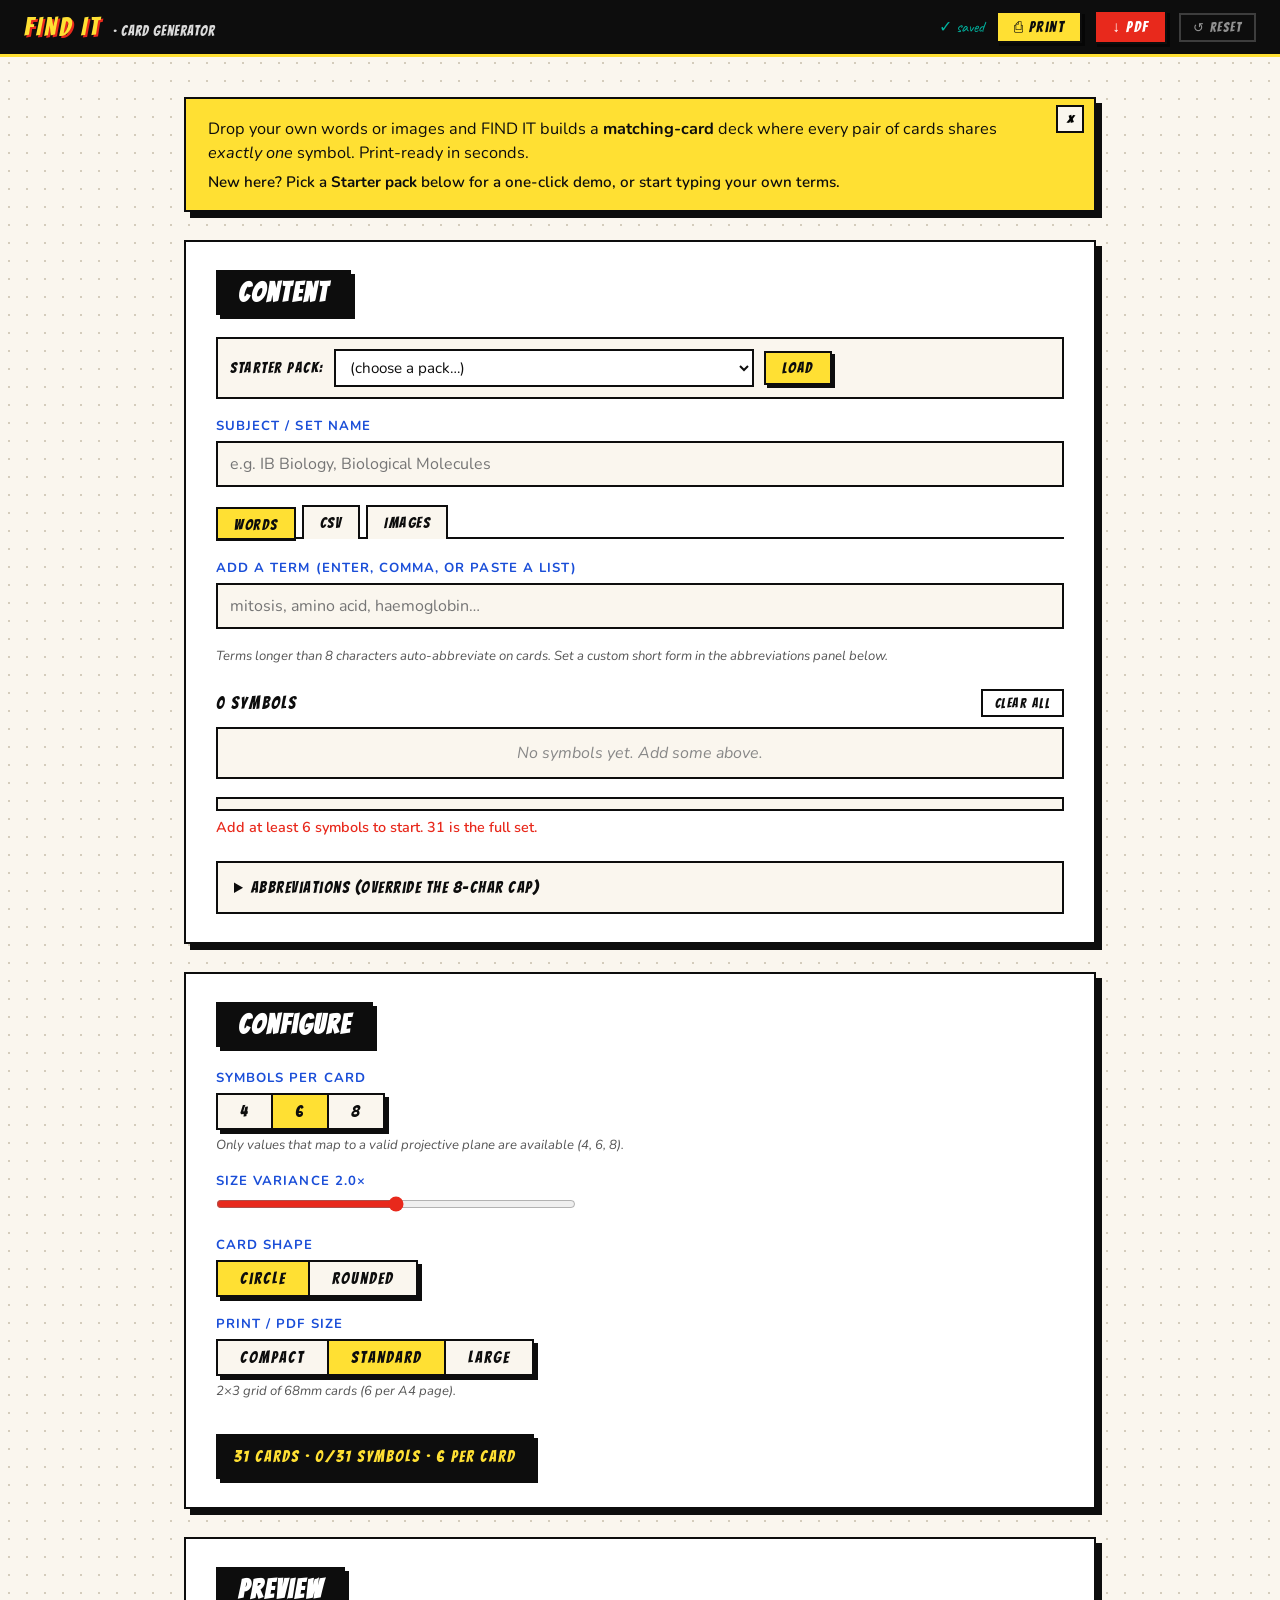
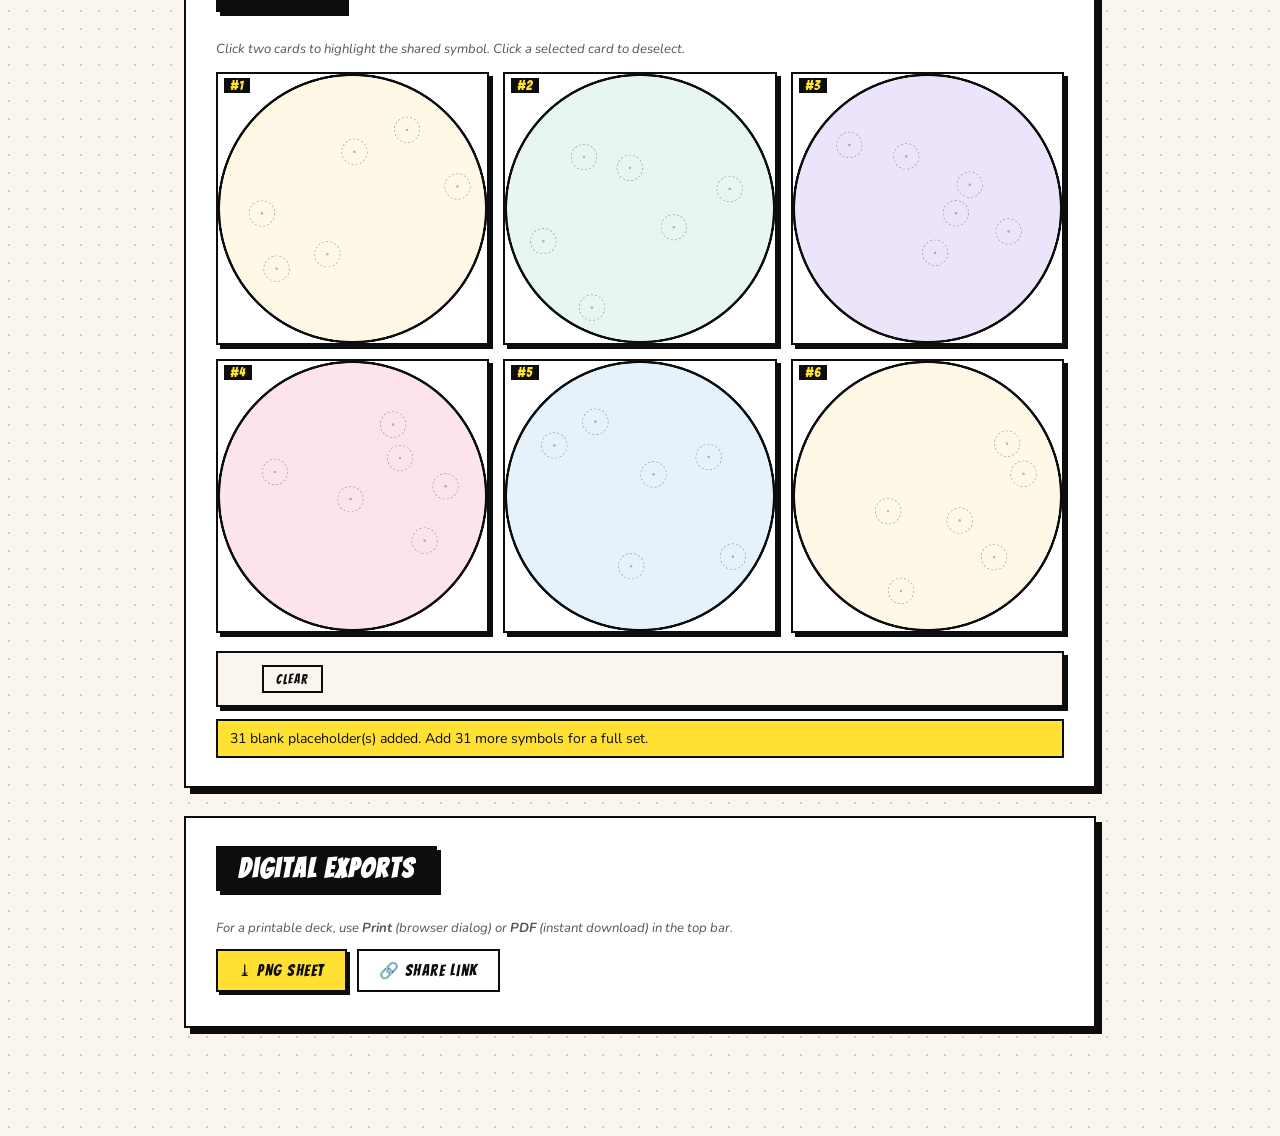
==== commit 8ab9c060: "Print size picker: Compact / Standard / Large User now picks the physical card size for Print and PD" ====
--- a/index.html
+++ b/index.html
@@ -136,6 +136,16 @@
         </div>
       </div>
 
+      <div class="field">
+        <span class="field-label">Print / PDF size</span>
+        <div class="segmented" role="radiogroup" aria-label="print size">
+          <button class="seg" data-size="compact" role="radio" type="button">compact</button>
+          <button class="seg" data-size="standard" role="radio" type="button">standard</button>
+          <button class="seg" data-size="large" role="radio" type="button">large</button>
+        </div>
+        <p class="hint" id="sizeHint"></p>
+      </div>
+
       <div class="stats" id="stats"></div>
 
       <div class="blank-warning" id="blankWarning" role="alert" hidden></div>
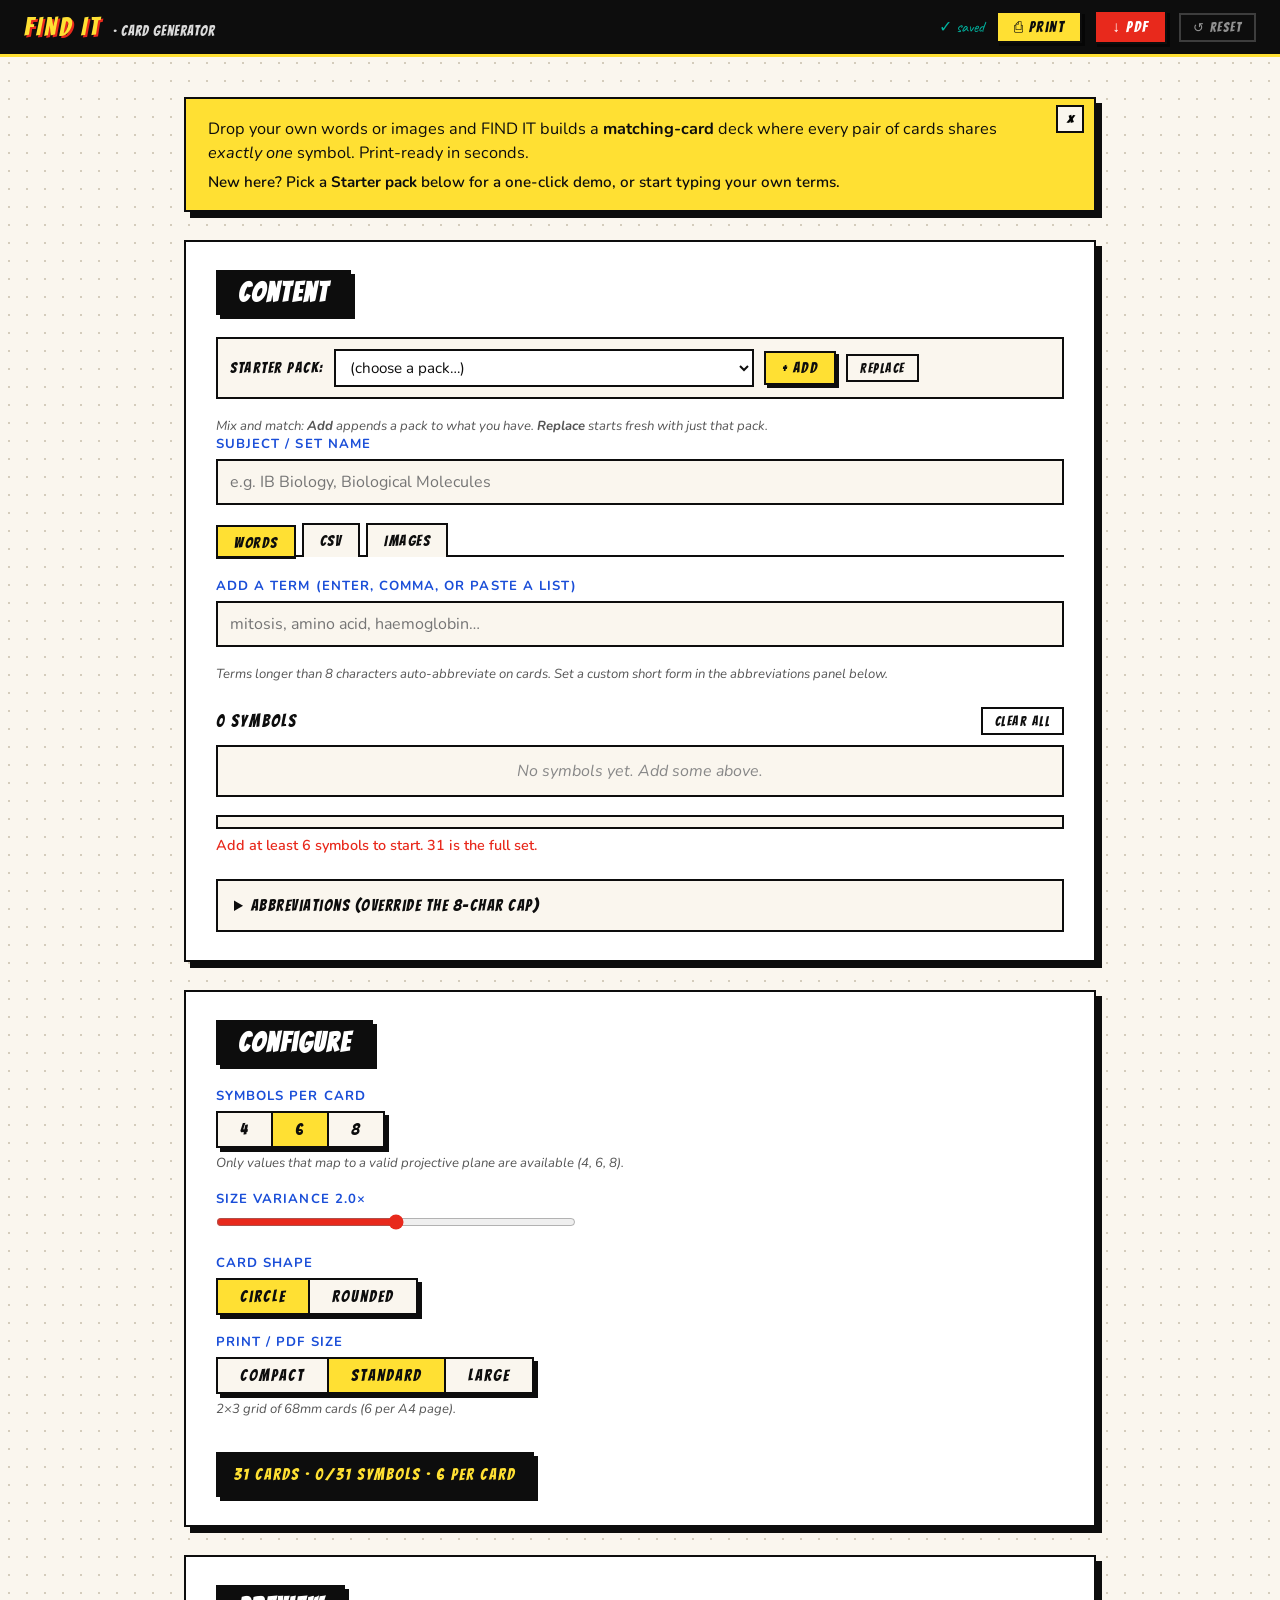
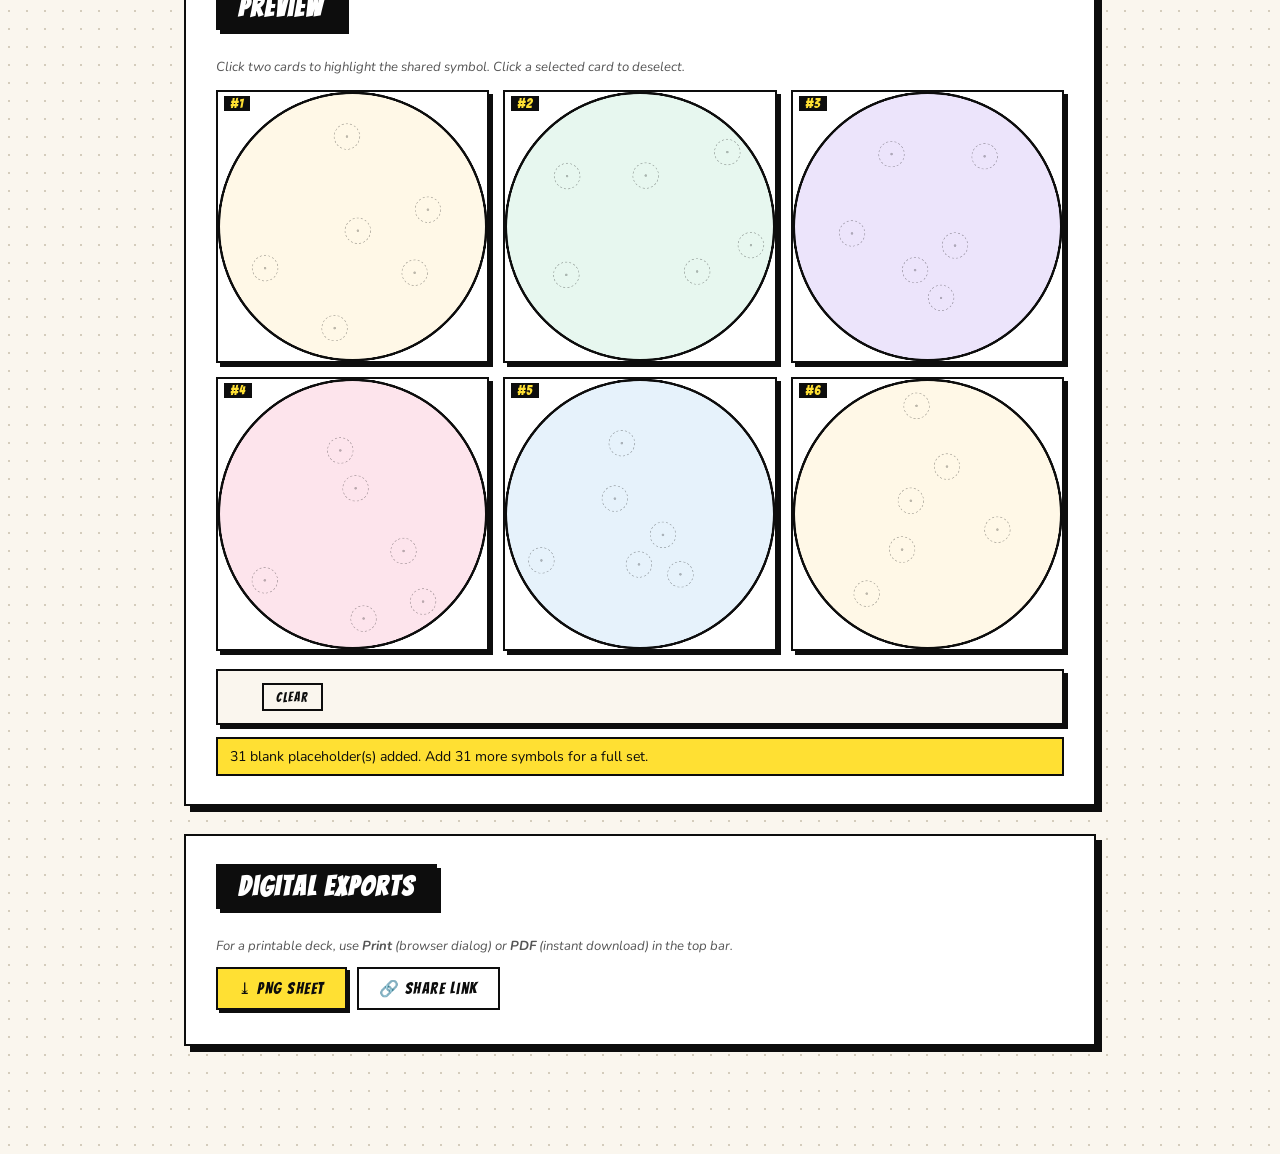
==== commit 96dfdb12: "Add Emotions, Weather, Animals packs + pack mix-and-match Three icon-heavy packs: - Emotions & Feeli" ====
--- a/index.html
+++ b/index.html
@@ -43,8 +43,10 @@
         <select id="packSelect">
           <option value="">(choose a pack…)</option>
         </select>
-        <button class="btn btn-primary" id="loadPackBtn" type="button">Load</button>
+        <button class="btn btn-primary" id="addPackBtn" type="button">+ Add</button>
+        <button class="btn btn-ghost" id="replacePackBtn" type="button">Replace</button>
       </div>
+      <p class="hint">Mix and match: <b>Add</b> appends a pack to what you have. <b>Replace</b> starts fresh with just that pack.</p>
 
       <label class="field">
         <span class="field-label">Subject / set name</span>
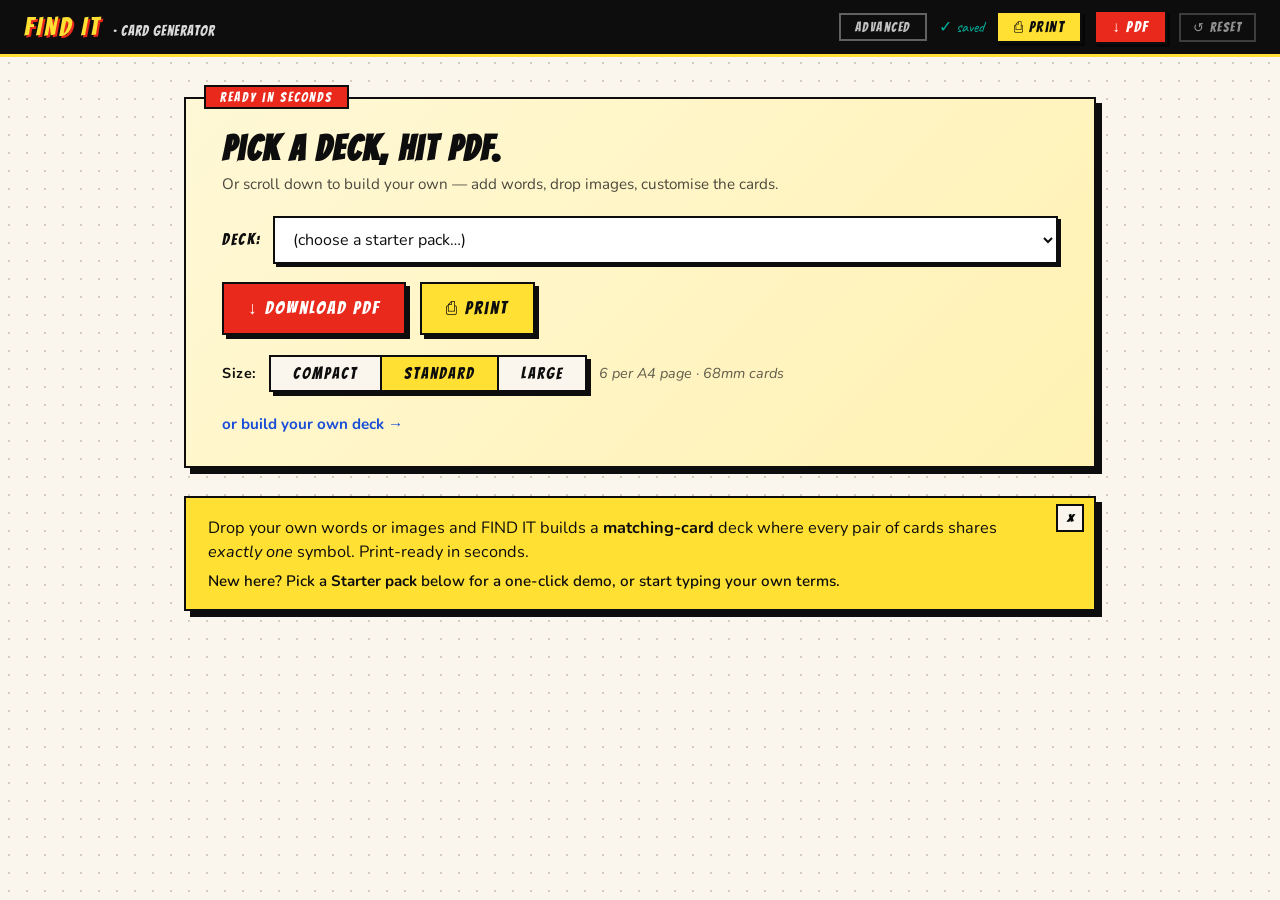
==== commit bf2260e0: "Add Simple / Advanced mode toggle with a quick-start hero Feedback from a test user was that the too" ====
--- a/index.html
+++ b/index.html
@@ -13,6 +13,7 @@
   <div class="toolbar">
     <div class="toolbar-logo">FIND IT <span>· card generator</span></div>
     <div class="toolbar-actions">
+      <button class="btn btn-mode" id="modeToggle" type="button" title="Switch between Simple and Advanced">Simple</button>
       <span class="save-status saved" id="saveStatus">&#10003; saved</span>
       <button class="btn btn-print" id="toolbarPrintBtn" type="button">&#9113; Print</button>
       <button class="btn btn-pdf" id="toolbarPdfBtn" type="button">&#8595; PDF</button>
@@ -21,6 +22,39 @@
   </div>
 
   <main class="container">
+    <!-- Hero: simple-mode quick-start. Hidden when Advanced mode is on. -->
+    <section class="hero" id="hero">
+      <div class="hero-tag">Ready in seconds</div>
+      <h1 class="hero-title">Pick a deck, hit PDF.</h1>
+      <p class="hero-sub">Or scroll down to build your own — add words, drop images, customise the cards.</p>
+
+      <div class="hero-pack">
+        <label for="heroPackSelect" class="hero-pack-label">Deck:</label>
+        <select id="heroPackSelect">
+          <option value="">(choose a starter pack…)</option>
+        </select>
+      </div>
+
+      <div class="hero-actions">
+        <button class="btn hero-pdf" id="heroPdfBtn" type="button">&#8595; Download PDF</button>
+        <button class="btn hero-print" id="heroPrintBtn" type="button">&#9113; Print</button>
+      </div>
+
+      <div class="hero-size">
+        <span class="hero-size-label">Size:</span>
+        <div class="segmented" role="radiogroup" aria-label="print size">
+          <button class="seg" data-hero-size="compact" type="button">compact</button>
+          <button class="seg" data-hero-size="standard" type="button">standard</button>
+          <button class="seg" data-hero-size="large" type="button">large</button>
+        </div>
+        <span class="hero-size-hint" id="heroSizeHint"></span>
+      </div>
+
+      <button class="hero-custom-link" id="heroToCustom" type="button">
+        or build your own deck &rarr;
+      </button>
+    </section>
+
     <!-- Intro strip (dismissable) -->
     <section class="intro" id="intro">
       <div class="intro-content">
--- a/style.css
+++ b/style.css
@@ -135,6 +135,153 @@
   border-color: var(--ink);
 }
 .panel .btn-ghost:hover { background: var(--yellow); }
+
+/* ── Mode toggle + mode-conditional visibility ── */
+.btn-mode {
+  font-family: 'Bangers', cursive;
+  letter-spacing: 1.5px;
+  font-size: 0.82rem;
+  padding: 5px 14px;
+  background: transparent;
+  color: rgba(255, 255, 255, 0.75);
+  border: 2px solid rgba(255, 255, 255, 0.35);
+}
+.btn-mode:hover { color: white; border-color: white; }
+
+/* Simple mode: hide the deep panels and the advanced Preview; show hero. */
+body.mode-simple .hero { display: block; }
+body.mode-simple #screen-editor,
+body.mode-simple #screen-configure,
+body.mode-simple #screen-preview,
+body.mode-simple #screen-export { display: none; }
+
+/* Advanced (full) mode: hide hero; show the full panel stack. */
+body.mode-full .hero { display: none; }
+
+/* ── Hero ── */
+.hero {
+  background: linear-gradient(135deg, #fff8d6, #fff2b3);
+  border: var(--border);
+  box-shadow: var(--shadow-lg);
+  padding: 32px 36px 24px;
+  margin-bottom: 28px;
+  position: relative;
+}
+.hero-tag {
+  position: absolute;
+  top: -14px;
+  left: 18px;
+  font-family: 'Bangers', cursive;
+  letter-spacing: 2px;
+  font-size: 0.82rem;
+  background: var(--red);
+  color: white;
+  padding: 3px 14px;
+  border: 2px solid var(--ink);
+}
+.hero-title {
+  font-family: 'Bangers', cursive;
+  letter-spacing: 2px;
+  font-size: 2.2rem;
+  line-height: 1.05;
+  color: var(--ink);
+  margin-bottom: 6px;
+}
+.hero-sub {
+  font-size: 0.95rem;
+  color: rgba(13, 13, 13, 0.75);
+  margin-bottom: 22px;
+}
+
+.hero-pack {
+  display: flex;
+  align-items: center;
+  gap: 12px;
+  margin-bottom: 18px;
+  flex-wrap: wrap;
+}
+.hero-pack-label {
+  font-family: 'Bangers', cursive;
+  letter-spacing: 2px;
+  font-size: 1rem;
+}
+.hero-pack select {
+  flex: 1;
+  min-width: 220px;
+  font: inherit;
+  font-size: 1rem;
+  padding: 10px 14px;
+  border: var(--border);
+  background: white;
+  color: var(--ink);
+  box-shadow: 3px 3px 0 var(--ink);
+}
+
+.hero-actions {
+  display: flex;
+  gap: 14px;
+  margin-bottom: 20px;
+  flex-wrap: wrap;
+}
+.hero-pdf, .hero-print {
+  font-family: 'Bangers', cursive;
+  letter-spacing: 2px;
+  font-size: 1.1rem;
+  padding: 14px 24px;
+  border: var(--border);
+  box-shadow: 4px 4px 0 var(--ink);
+  cursor: pointer;
+  transition: transform 0.08s, box-shadow 0.08s;
+}
+.hero-pdf {
+  background: var(--red);
+  color: white;
+}
+.hero-print {
+  background: var(--yellow);
+  color: var(--ink);
+}
+.hero-pdf:hover, .hero-print:hover {
+  box-shadow: 6px 6px 0 var(--ink);
+  transform: translate(-1px, -1px);
+}
+.hero-pdf[disabled], .hero-print[disabled] { opacity: 0.6; cursor: progress; }
+
+.hero-size {
+  display: flex;
+  align-items: center;
+  gap: 12px;
+  margin-bottom: 16px;
+  flex-wrap: wrap;
+  font-size: 0.9rem;
+}
+.hero-size-label {
+  font-weight: 700;
+  letter-spacing: 0.04em;
+}
+.hero-size-hint {
+  color: rgba(13, 13, 13, 0.65);
+  font-style: italic;
+}
+
+.hero-custom-link {
+  display: inline-block;
+  background: transparent;
+  border: none;
+  padding: 6px 0;
+  color: var(--blue);
+  font-family: 'Nunito', sans-serif;
+  font-weight: 700;
+  font-size: 0.95rem;
+  cursor: pointer;
+  border-bottom: 2px solid transparent;
+}
+.hero-custom-link:hover { border-bottom-color: var(--blue); }
+
+@media (max-width: 600px) {
+  .hero { padding: 24px 20px 18px; }
+  .hero-title { font-size: 1.7rem; }
+}
 
 /* ── Intro strip ── */
 .intro {
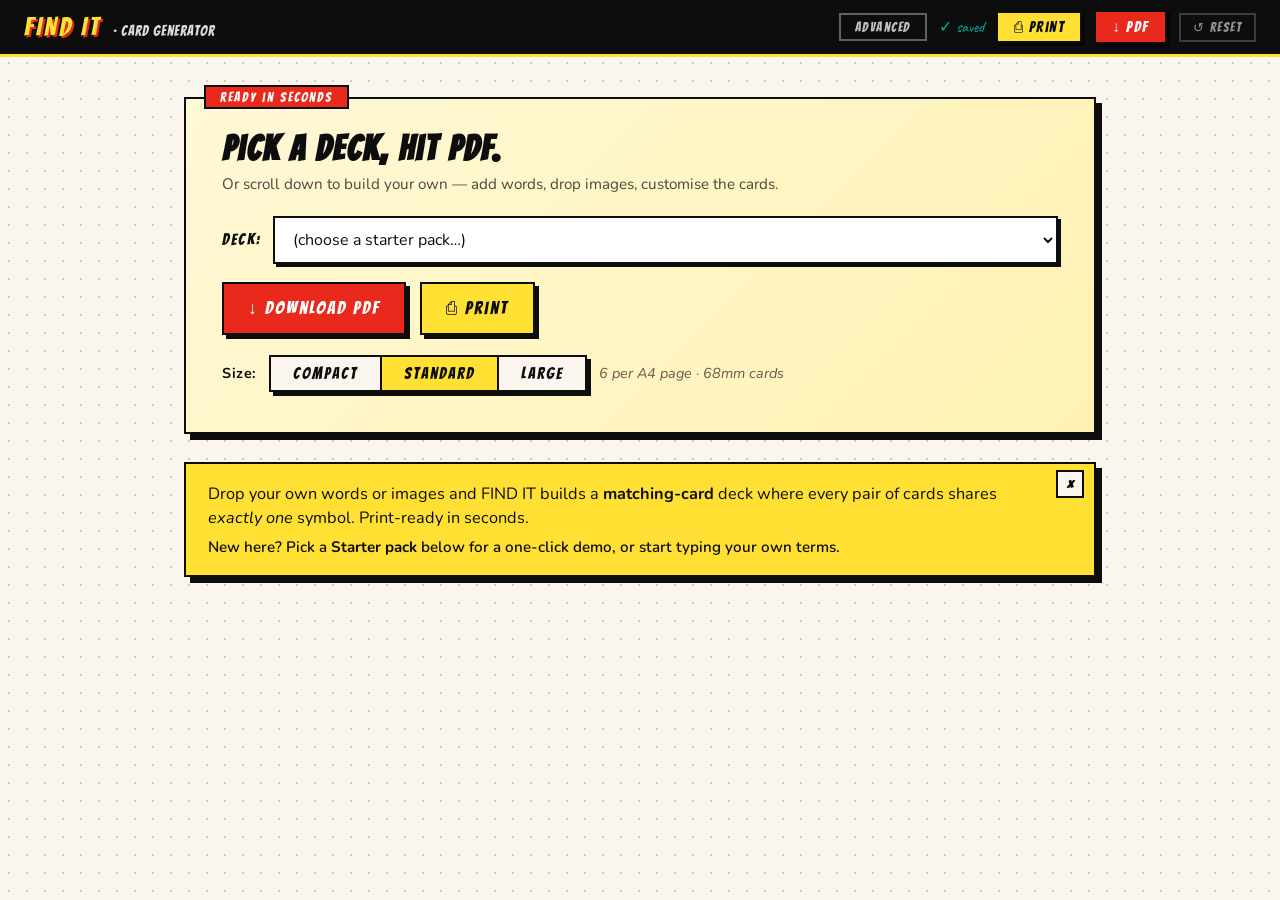
==== commit f4beab52: "Promote hero Advanced link to a button next to the preview The subtle 'or build your own deck' blue " ====
--- a/index.html
+++ b/index.html
@@ -50,9 +50,21 @@
         <span class="hero-size-hint" id="heroSizeHint"></span>
       </div>
 
-      <button class="hero-custom-link" id="heroToCustom" type="button">
-        or build your own deck &rarr;
-      </button>
+      <div class="hero-preview" id="heroPreview">
+        <div class="hero-preview-cards">
+          <canvas class="hero-preview-card" data-hero-card="0" width="640" height="640" aria-label="sample card"></canvas>
+          <div class="hero-preview-arrow" aria-hidden="true">
+            <span class="hero-preview-arrow-top">every pair shares</span>
+            <span class="hero-preview-arrow-line">&harr;</span>
+            <span class="hero-preview-arrow-bot">exactly one symbol</span>
+          </div>
+          <canvas class="hero-preview-card" data-hero-card="1" width="640" height="640" aria-label="sample card"></canvas>
+        </div>
+        <div class="hero-preview-footer">
+          <p class="hero-preview-caption" id="heroPreviewCaption"></p>
+          <button class="btn hero-advanced-btn" id="heroToCustom" type="button">Advanced &rarr;</button>
+        </div>
+      </div>
     </section>
 
     <!-- Intro strip (dismissable) -->
--- a/style.css
+++ b/style.css
@@ -264,19 +264,92 @@
   font-style: italic;
 }
 
-.hero-custom-link {
-  display: inline-block;
-  background: transparent;
-  border: none;
-  padding: 6px 0;
-  color: var(--blue);
-  font-family: 'Nunito', sans-serif;
-  font-weight: 700;
-  font-size: 0.95rem;
+.hero-preview-footer {
+  display: flex;
+  justify-content: space-between;
+  align-items: center;
+  gap: 12px;
+  margin-top: 10px;
+  flex-wrap: wrap;
+}
+.hero-preview-footer .hero-preview-caption {
+  margin-top: 0;
+  text-align: left;
+  flex: 1;
+}
+.hero-advanced-btn {
+  font-family: 'Bangers', cursive;
+  letter-spacing: 1.5px;
+  font-size: 0.88rem;
+  padding: 6px 14px;
+  background: var(--ink);
+  color: var(--yellow);
+  border: 2px solid var(--ink);
+  box-shadow: 3px 3px 0 var(--red);
   cursor: pointer;
-  border-bottom: 2px solid transparent;
-}
-.hero-custom-link:hover { border-bottom-color: var(--blue); }
+  transition: transform 0.08s, box-shadow 0.08s;
+}
+.hero-advanced-btn:hover {
+  transform: translate(-1px, -1px);
+  box-shadow: 4px 4px 0 var(--red);
+}
+.hero-advanced-btn:active {
+  transform: translate(2px, 2px);
+  box-shadow: none;
+}
+
+.hero-preview {
+  margin: 18px 0 14px;
+  padding: 14px 12px 10px;
+  background: rgba(255, 255, 255, 0.5);
+  border: 2px solid var(--ink);
+}
+.hero-preview[hidden] { display: none; }
+.hero-preview-cards {
+  display: flex;
+  align-items: center;
+  justify-content: center;
+  gap: 14px;
+}
+.hero-preview-card {
+  width: 150px !important;
+  height: 150px !important;
+  border: 2px solid var(--ink);
+  box-shadow: 3px 3px 0 var(--ink);
+  background: white;
+}
+.hero-preview-arrow {
+  font-family: 'Bangers', cursive;
+  letter-spacing: 1.5px;
+  text-align: center;
+  color: var(--ink);
+  font-size: 0.8rem;
+  line-height: 1.2;
+  padding: 0 4px;
+}
+.hero-preview-arrow-top,
+.hero-preview-arrow-bot {
+  display: block;
+}
+.hero-preview-arrow-line {
+  display: block;
+  font-size: 1.4rem;
+  color: var(--red);
+  margin: 2px 0;
+}
+.hero-preview-caption {
+  text-align: center;
+  font-size: 0.82rem;
+  color: rgba(13, 13, 13, 0.7);
+  margin-top: 8px;
+  font-style: italic;
+}
+.hero-preview-caption[hidden] { display: none; }
+
+@media (max-width: 520px) {
+  .hero-preview-cards { flex-direction: column; gap: 6px; }
+  .hero-preview-arrow-line { transform: rotate(90deg); }
+}
 
 @media (max-width: 600px) {
   .hero { padding: 24px 20px 18px; }
